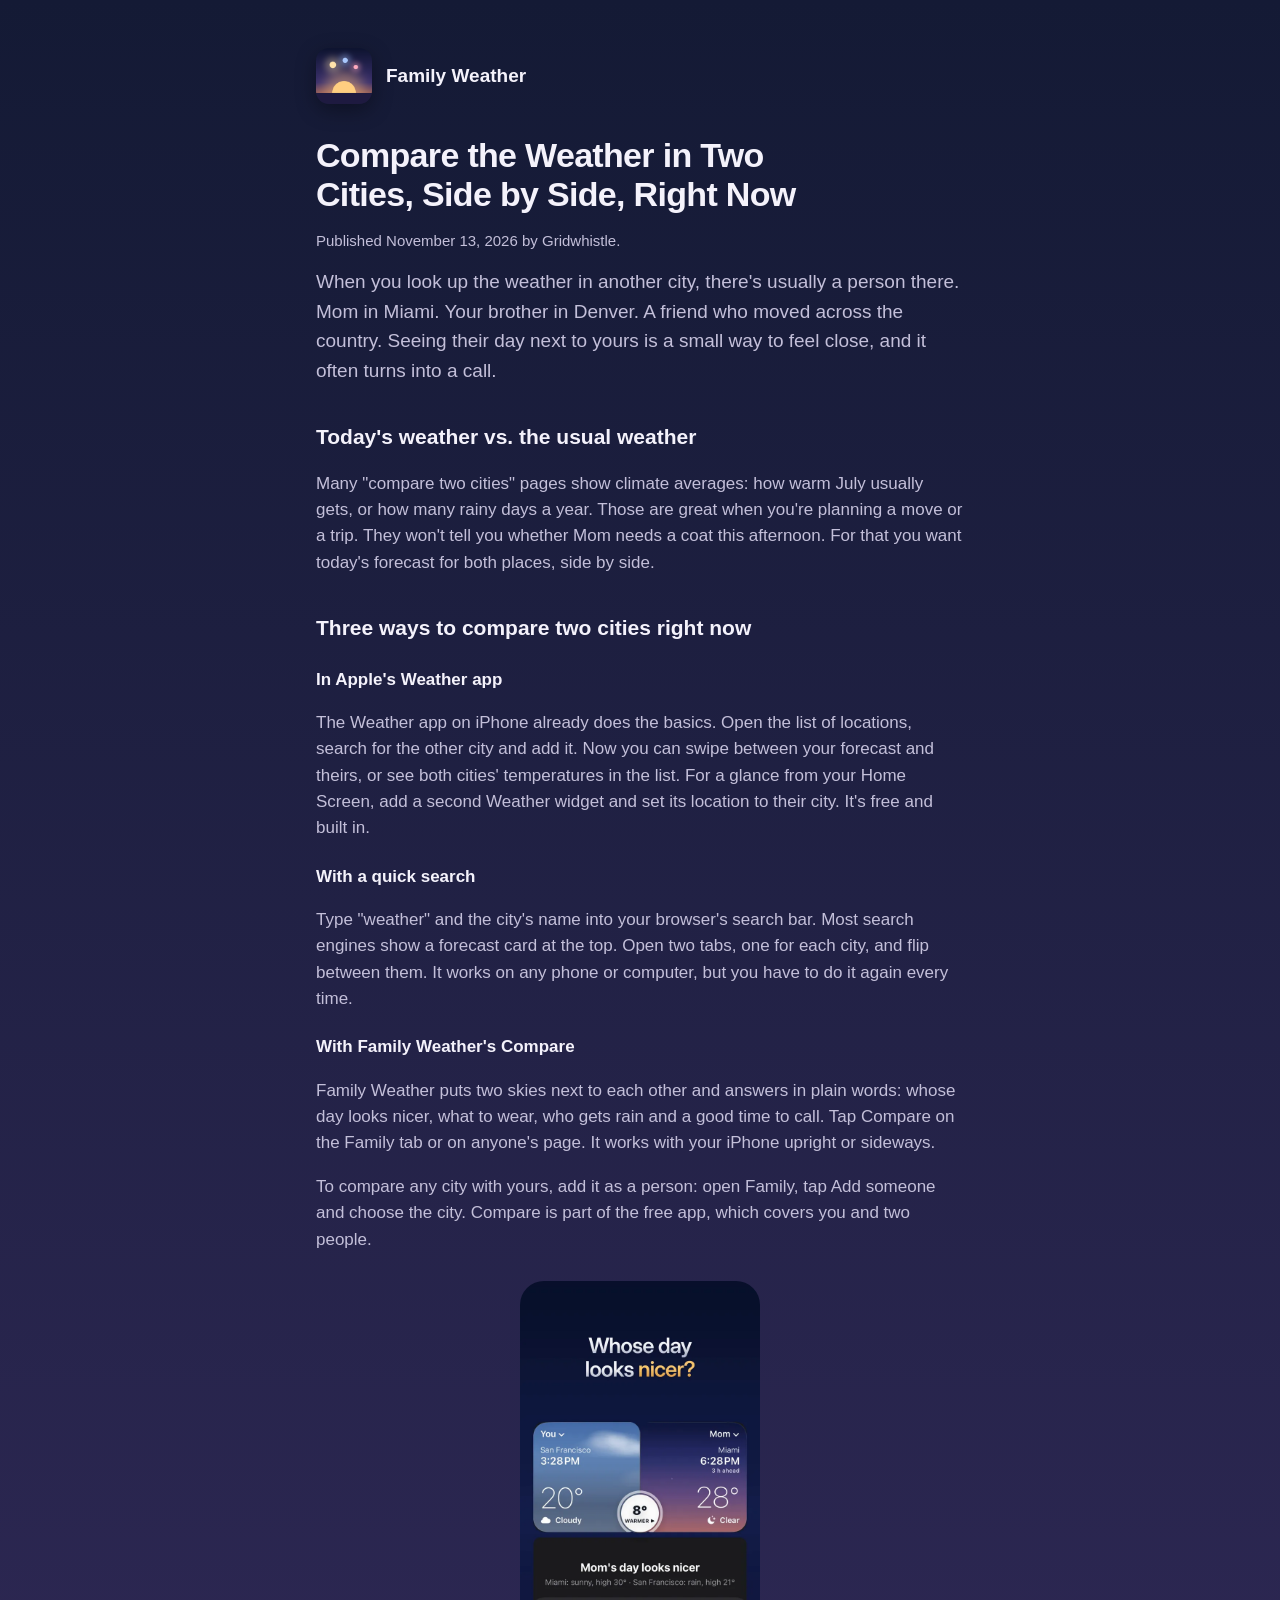
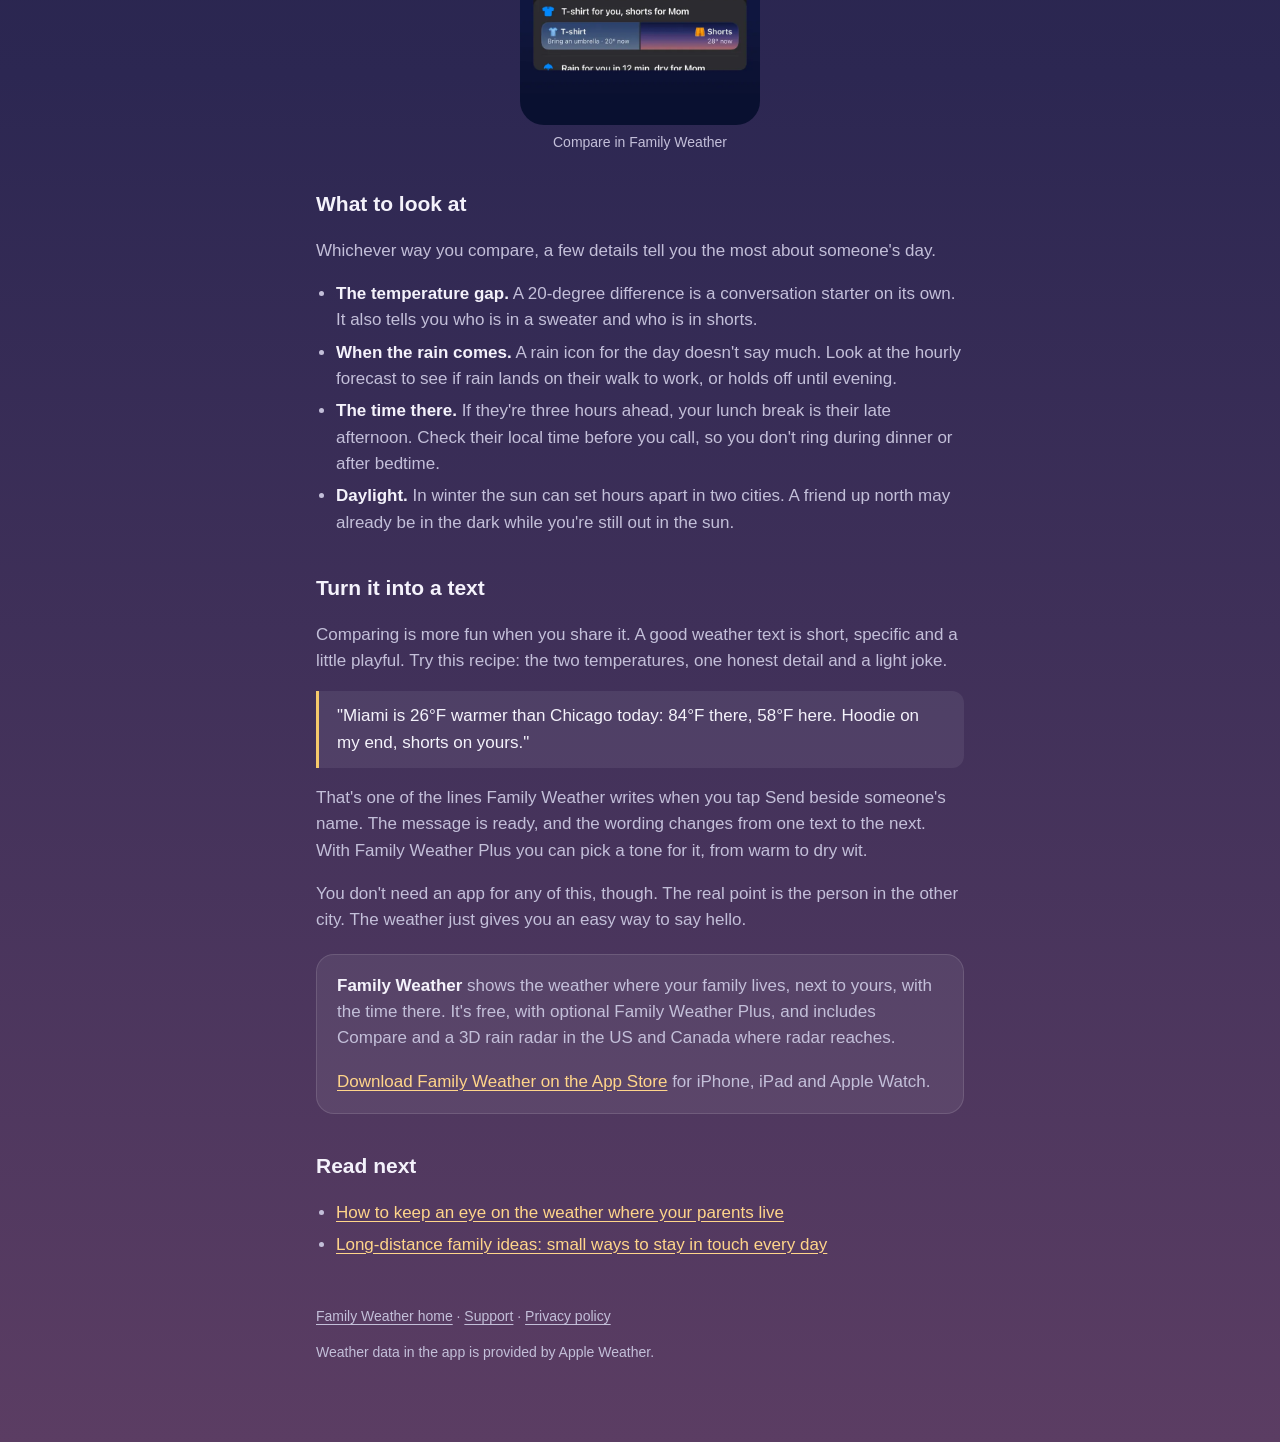
==== compare-weather-two-cities/index.html @ 3db3cd43 "Site: three articles for families apart Three practical articles, each useful without the app, with " ====
<!doctype html>
<html lang="en">
<head>
<meta charset="utf-8">
<meta name="viewport" content="width=device-width, initial-scale=1">
<title>Compare the Weather in Two Cities, Side by Side, Right Now</title>
<meta name="description" content="Today's weather in two cities next to each other: whose day looks nicer, what to wear and a good time to call. Free ways to do it on iPhone.">
<link rel="canonical" href="https://gridwhistle.github.io/family-weather-site/compare-weather-two-cities/">
<meta name="apple-itunes-app" content="app-id=6826905686">
<meta name="theme-color" content="#141a35">
<link rel="icon" href="../icon-180.png">
<link rel="apple-touch-icon" href="../icon-180.png">
<link rel="stylesheet" href="../style.css">
<meta property="og:type" content="article">
<meta property="og:site_name" content="Family Weather">
<meta property="og:title" content="Compare the Weather in Two Cities, Side by Side">
<meta property="og:description" content="Whose day looks nicer, what to wear and a good time to call.">
<meta property="og:url" content="https://gridwhistle.github.io/family-weather-site/compare-weather-two-cities/">
<meta property="og:image" content="https://gridwhistle.github.io/family-weather-site/og-image.png">
<meta property="og:image:width" content="1200">
<meta property="og:image:height" content="630">
<meta property="og:image:alt" content="Family Weather Compare: two cities' skies side by side">
<meta property="article:published_time" content="2026-11-13">
<meta name="twitter:card" content="summary_large_image">
<script type="application/ld+json">
{"@context":"https://schema.org","@type":"Article","headline":"Compare the Weather in Two Cities, Side by Side, Right Now","description":"Today's weather in two cities next to each other: whose day looks nicer, what to wear and a good time to call. Free ways to do it on iPhone.","datePublished":"2026-11-13","dateModified":"2026-11-13","author":{"@type":"Organization","name":"Gridwhistle"},"publisher":{"@type":"Organization","name":"Gridwhistle"},"image":"https://gridwhistle.github.io/family-weather-site/og-image.png","mainEntityOfPage":"https://gridwhistle.github.io/family-weather-site/compare-weather-two-cities/"}
</script>
</head>
<body>
<main>
  <header class="brand">
    <img src="../icon-180.png" alt="">
    <a href="../">Family Weather</a>
  </header>

  <article>
    <h1>Compare the Weather in Two Cities, Side by Side, Right Now</h1>
    <p class="updated">Published November 13, 2026 by Gridwhistle.</p>

    <p class="lede">When you look up the weather in another city, there's usually a person there. Mom in Miami. Your brother in Denver. A friend who moved across the country. Seeing their day next to yours is a small way to feel close, and it often turns into a call.</p>

    <h2>Today's weather vs. the usual weather</h2>
    <p>Many "compare two cities" pages show climate averages: how warm July usually gets, or how many rainy days a year. Those are great when you're planning a move or a trip. They won't tell you whether Mom needs a coat this afternoon. For that you want today's forecast for both places, side by side.</p>

    <h2>Three ways to compare two cities right now</h2>

    <h3>In Apple's Weather app</h3>
    <p>The Weather app on iPhone already does the basics. Open the list of locations, search for the other city and add it. Now you can swipe between your forecast and theirs, or see both cities' temperatures in the list. For a glance from your Home Screen, add a second Weather widget and set its location to their city. It's free and built in.</p>

    <h3>With a quick search</h3>
    <p>Type "weather" and the city's name into your browser's search bar. Most search engines show a forecast card at the top. Open two tabs, one for each city, and flip between them. It works on any phone or computer, but you have to do it again every time.</p>

    <h3>With Family Weather's Compare</h3>
    <p>Family Weather puts two skies next to each other and answers in plain words: whose day looks nicer, what to wear, who gets rain and a good time to call. Tap Compare on the Family tab or on anyone's page. It works with your iPhone upright or sideways.</p>
    <p>To compare any city with yours, add it as a person: open Family, tap Add someone and choose the city. Compare is part of the free app, which covers you and two people.</p>

    <figure class="article-shot">
      <img src="../images/compare.webp" width="240" height="444" loading="lazy" alt="Compare: your day in San Francisco next to Mom's in Miami, three hours ahead, with the answer Mom's day looks nicer and what each of you should wear">
      <figcaption>Compare in Family Weather</figcaption>
    </figure>

    <h2>What to look at</h2>
    <p>Whichever way you compare, a few details tell you the most about someone's day.</p>
    <ul>
      <li><strong>The temperature gap.</strong> A 20-degree difference is a conversation starter on its own. It also tells you who is in a sweater and who is in shorts.</li>
      <li><strong>When the rain comes.</strong> A rain icon for the day doesn't say much. Look at the hourly forecast to see if rain lands on their walk to work, or holds off until evening.</li>
      <li><strong>The time there.</strong> If they're three hours ahead, your lunch break is their late afternoon. Check their local time before you call, so you don't ring during dinner or after bedtime.</li>
      <li><strong>Daylight.</strong> In winter the sun can set hours apart in two cities. A friend up north may already be in the dark while you're still out in the sun.</li>
    </ul>

    <h2>Turn it into a text</h2>
    <p>Comparing is more fun when you share it. A good weather text is short, specific and a little playful. Try this recipe: the two temperatures, one honest detail and a light joke.</p>
    <blockquote>"Miami is 26°F warmer than Chicago today: 84°F there, 58°F here. Hoodie on my end, shorts on yours."</blockquote>
    <p>That's one of the lines Family Weather writes when you tap Send beside someone's name. The message is ready, and the wording changes from one text to the next. With Family Weather Plus you can pick a tone for it, from warm to dry wit.</p>
    <p>You don't need an app for any of this, though. The real point is the person in the other city. The weather just gives you an easy way to say hello.</p>

    <div class="card">
      <p><strong>Family Weather</strong> shows the weather where your family lives, next to yours, with the time there. It's free, with optional Family Weather Plus, and includes Compare and a 3D rain radar in the US and Canada where radar reaches.</p>
      <p><a href="https://apps.apple.com/app/id6826905686" data-ct="site-compare">Download Family Weather on the App Store</a> for iPhone, iPad and Apple&nbsp;Watch.</p>
    </div>

    <h2>Read next</h2>
    <ul>
      <li><a href="../weather-where-your-parents-live/">How to keep an eye on the weather where your parents live</a></li>
      <li><a href="../long-distance-family-ideas/">Long-distance family ideas: small ways to stay in touch every day</a></li>
    </ul>
  </article>

  <footer>
    <p><a href="../">Family Weather home</a> · <a href="../support/">Support</a> · <a href="../privacy/">Privacy policy</a></p>
    <p>Weather data in the app is provided by Apple Weather.</p>
  </footer>
</main>
</body>
</html>
---- style.css ----
:root {
  --sky-top: #141a35;
  --sky-mid: #2c2752;
  --sky-low: #5b3d63;
  --glow: #f2a65a;
  --sun: #f6c96b;
  --text: #f4f2fb;
  --muted: #c3bfd9;
  --card: rgba(255, 255, 255, 0.07);
  --card-line: rgba(255, 255, 255, 0.12);
  --link: #ffd58a;
}
* { box-sizing: border-box; }
html { -webkit-text-size-adjust: 100%; }
body {
  margin: 0;
  min-height: 100vh;
  color: var(--text);
  background: linear-gradient(180deg, var(--sky-top) 0%, var(--sky-mid) 55%, var(--sky-low) 100%);
  background-color: var(--sky-top);
  font: 17px/1.55 -apple-system, BlinkMacSystemFont, "SF Pro Text", "Helvetica Neue", Helvetica, Arial, sans-serif;
}
a { color: var(--link); text-underline-offset: 3px; }
main { max-width: 680px; margin: 0 auto; padding: 48px 16px 64px; }
header.brand { display: flex; align-items: center; gap: 14px; margin-bottom: 32px; }
header.brand img { width: 56px; height: 56px; border-radius: 13px; box-shadow: 0 6px 20px rgba(0,0,0,0.35); }
header.brand a { color: var(--text); text-decoration: none; font-weight: 600; font-size: 19px; }
h1 { font-size: 34px; line-height: 1.15; letter-spacing: -0.02em; margin: 0 0 8px; }
h2 { font-size: 21px; margin: 36px 0 8px; }
h3 { font-size: 17px; margin: 22px 0 4px; }
p, li { color: var(--muted); }
strong, b { color: var(--text); }
.lede { font-size: 19px; color: var(--muted); margin: 0 0 24px; }
.card { background: var(--card); border: 1px solid var(--card-line); border-radius: 18px; padding: 18px 20px; margin: 20px 0; }
.card p:first-child { margin-top: 0; }
.card p:last-child { margin-bottom: 0; }
ul { padding-left: 20px; }
li { margin: 6px 0; }
.button {
  display: inline-block; padding: 12px 20px; border-radius: 999px; font-weight: 600; text-decoration: none;
  background: var(--sun); color: #2a1f10; margin: 8px 12px 8px 0;
}
.button.secondary { background: var(--card); color: var(--text); border: 1px solid var(--card-line); }
.hero { text-align: center; padding-top: 24px; }
.hero > img { width: 112px; height: 112px; border-radius: 26px; box-shadow: 0 12px 40px rgba(0,0,0,0.45); }
.hero h1 { font-size: 40px; margin-top: 24px; }
.features { display: grid; grid-template-columns: repeat(auto-fit, minmax(260px, 1fr)); gap: 12px; margin: 32px 0; text-align: left; }
.features .card { margin: 0; }
.features h3 { margin-top: 0; }
footer { margin-top: 48px; font-size: 14px; color: var(--muted); }
footer a { color: var(--muted); }
.updated { font-size: 15px; }
footer.center { text-align: center; }

/* Home page: family-first hero, screenshots */
.eyebrow { font-weight: 600; color: var(--text); margin: 20px 0 4px; }
.hero h1 { margin-top: 4px; text-wrap: balance; }
.features .card:last-child:nth-child(odd) { grid-column: 1 / -1; }
.badge { display: inline-block; margin: 10px; }           /* clear space = 1/4 of 40px badge */
.badge img { display: block; height: 40px; width: auto; } /* Apple minimum on-screen height 40px */
.small { font-size: 15px; }
.shots { display: flex; gap: 12px; overflow-x: auto; scroll-snap-type: x mandatory; padding: 8px 0 12px; margin: 8px 0 24px; }
.shots figure { flex: 0 0 auto; width: 220px; margin: 0; scroll-snap-align: center; }
.shots img { display: block; width: 100%; height: auto; border-radius: 24px; }
.shots figcaption { font-size: 14px; color: var(--muted); text-align: center; margin-top: 8px; line-height: 1.35; }
figcaption .plus { display: block; font-size: 12px; color: var(--sun); }
@media (min-width: 700px) {
  .shots { justify-content: center; }
  .shots figure { width: 200px; }
}

/* Articles */
article h1 { text-wrap: balance; }
article ol { padding-left: 24px; }
blockquote { margin: 16px 0; padding: 12px 18px; border-left: 3px solid var(--sun); border-radius: 0 12px 12px 0; background: var(--card); color: var(--text); }
.article-shot { width: 240px; max-width: 100%; margin: 28px auto; text-align: center; }
.article-shot img { display: block; width: 100%; height: auto; border-radius: 24px; }
.article-shot figcaption { font-size: 14px; color: var(--muted); margin-top: 8px; line-height: 1.35; }
.readmore { list-style: none; padding: 0; }
.readmore li { margin: 10px 0; }
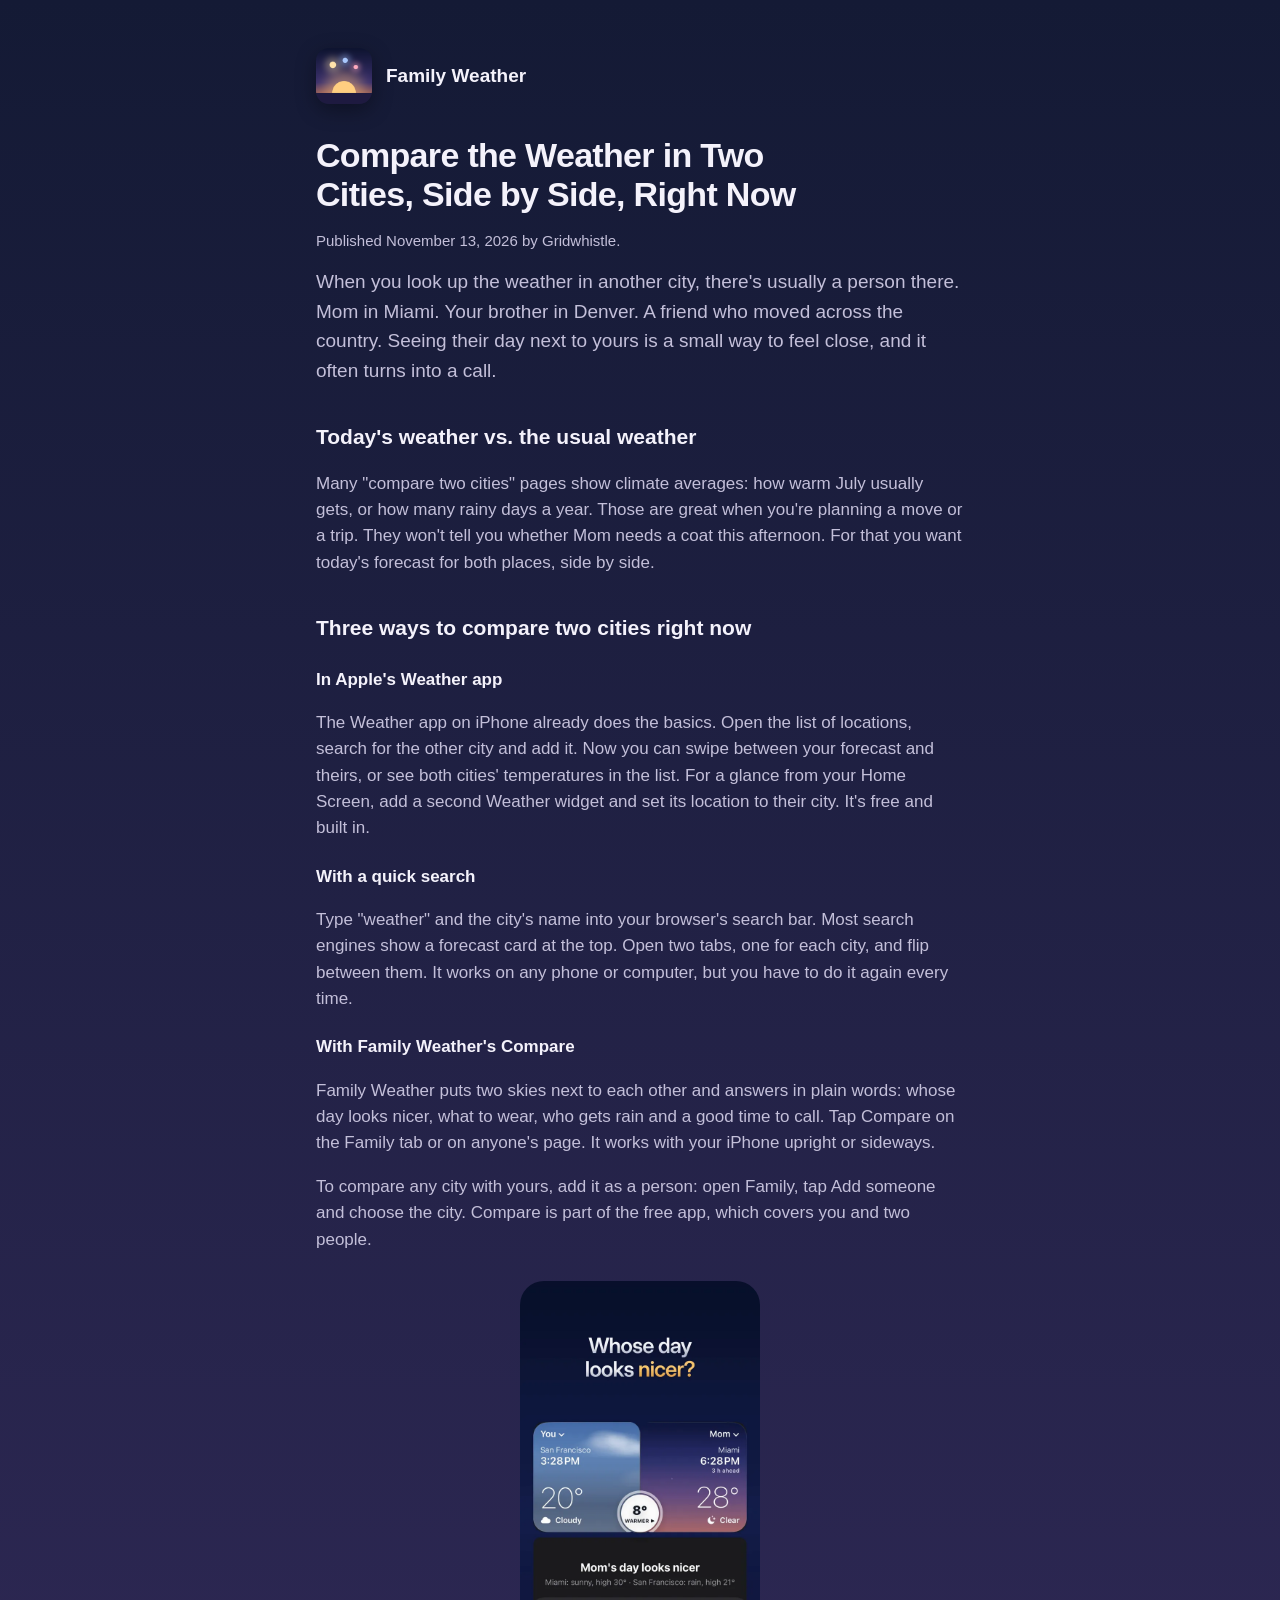
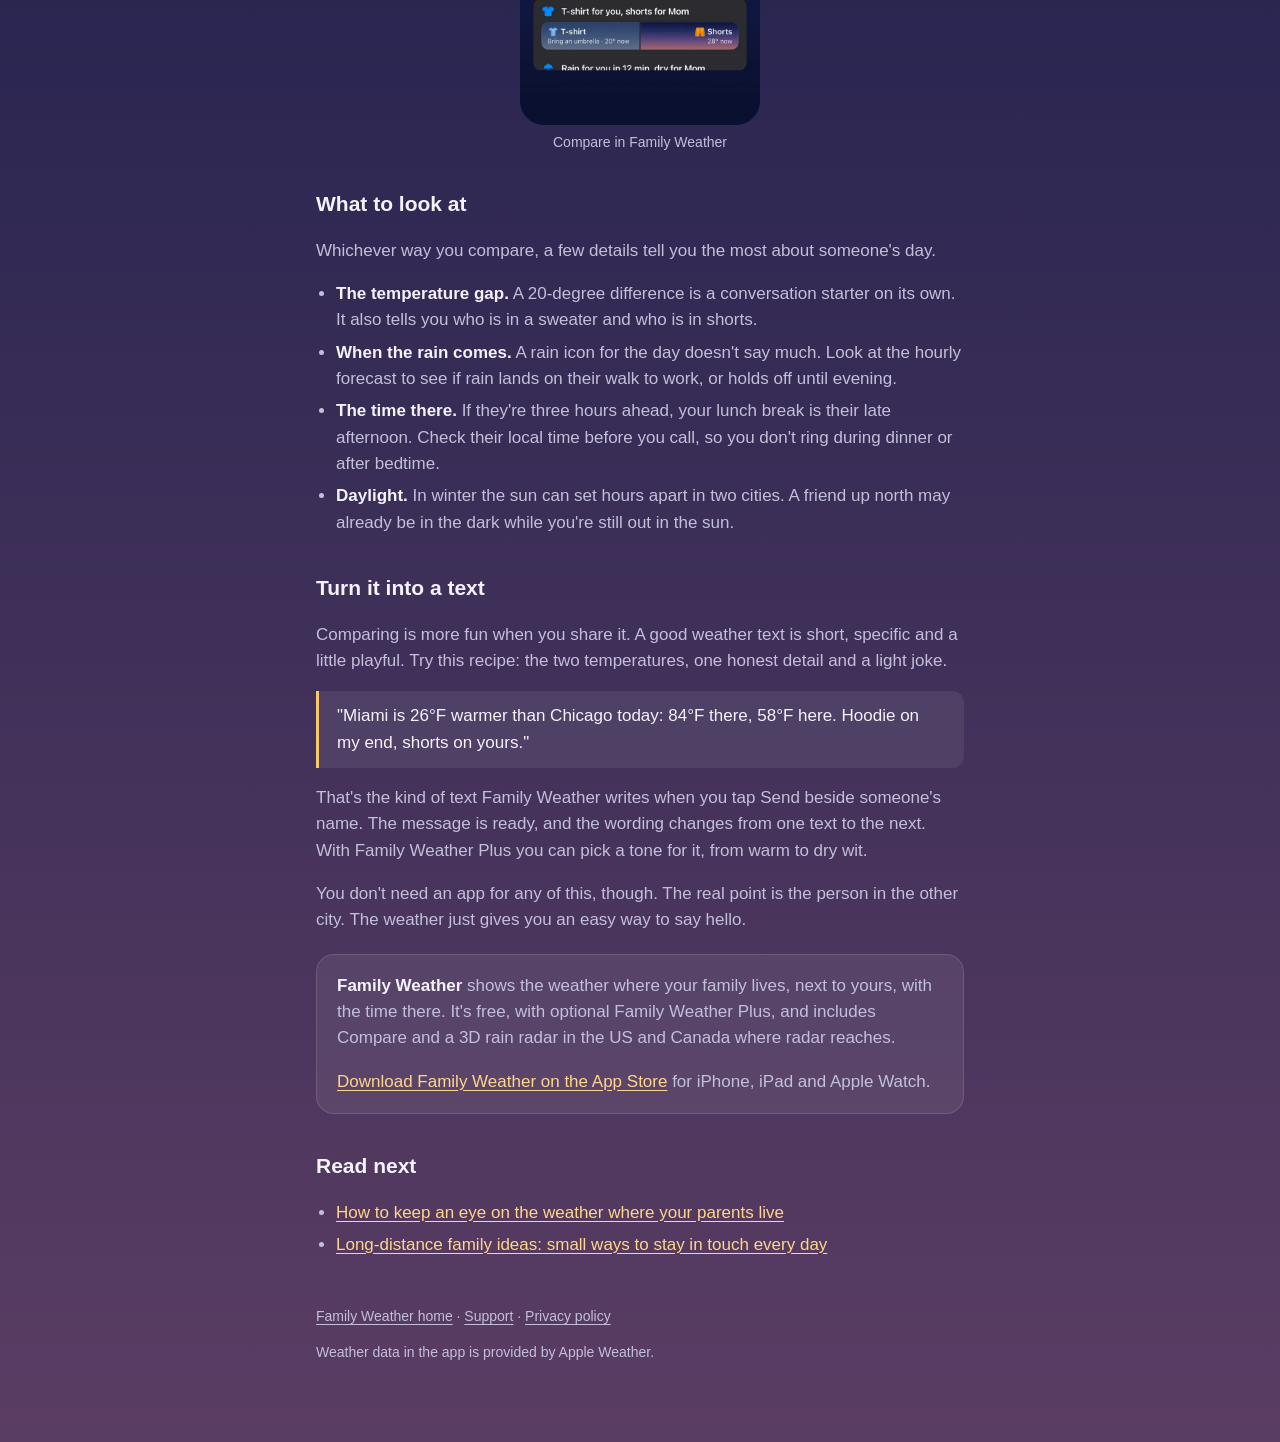
==== commit 6173c6f3: "Site: review fixes Support: the radar answer now names the Radar button and where it sits (Today, th" ====
--- a/compare-weather-two-cities/index.html
+++ b/compare-weather-two-cities/index.html
@@ -20,10 +20,10 @@
 <meta property="og:image:width" content="1200">
 <meta property="og:image:height" content="630">
 <meta property="og:image:alt" content="Family Weather Compare: two cities' skies side by side">
-<meta property="article:published_time" content="2026-11-13">
+<meta property="article:published_time" content="2026-11-13T10:00:00-05:00">
 <meta name="twitter:card" content="summary_large_image">
 <script type="application/ld+json">
-{"@context":"https://schema.org","@type":"Article","headline":"Compare the Weather in Two Cities, Side by Side, Right Now","description":"Today's weather in two cities next to each other: whose day looks nicer, what to wear and a good time to call. Free ways to do it on iPhone.","datePublished":"2026-11-13","dateModified":"2026-11-13","author":{"@type":"Organization","name":"Gridwhistle"},"publisher":{"@type":"Organization","name":"Gridwhistle"},"image":"https://gridwhistle.github.io/family-weather-site/og-image.png","mainEntityOfPage":"https://gridwhistle.github.io/family-weather-site/compare-weather-two-cities/"}
+{"@context":"https://schema.org","@type":"Article","headline":"Compare the Weather in Two Cities, Side by Side, Right Now","description":"Today's weather in two cities next to each other: whose day looks nicer, what to wear and a good time to call. Free ways to do it on iPhone.","datePublished":"2026-11-13T10:00:00-05:00","dateModified":"2026-11-13T10:00:00-05:00","author":{"@type":"Organization","name":"Gridwhistle","url":"https://gridwhistle.github.io/family-weather-site/"},"publisher":{"@type":"Organization","name":"Gridwhistle"},"image":"https://gridwhistle.github.io/family-weather-site/og-image.png","mainEntityOfPage":"https://gridwhistle.github.io/family-weather-site/compare-weather-two-cities/"}
 </script>
 </head>
 <body>
@@ -71,7 +71,7 @@
     <h2>Turn it into a text</h2>
     <p>Comparing is more fun when you share it. A good weather text is short, specific and a little playful. Try this recipe: the two temperatures, one honest detail and a light joke.</p>
     <blockquote>"Miami is 26°F warmer than Chicago today: 84°F there, 58°F here. Hoodie on my end, shorts on yours."</blockquote>
-    <p>That's one of the lines Family Weather writes when you tap Send beside someone's name. The message is ready, and the wording changes from one text to the next. With Family Weather Plus you can pick a tone for it, from warm to dry wit.</p>
+    <p>That's the kind of text Family Weather writes when you tap Send beside someone's name. The message is ready, and the wording changes from one text to the next. With Family Weather Plus you can pick a tone for it, from warm to dry wit.</p>
     <p>You don't need an app for any of this, though. The real point is the person in the other city. The weather just gives you an easy way to say hello.</p>
 
     <div class="card">
